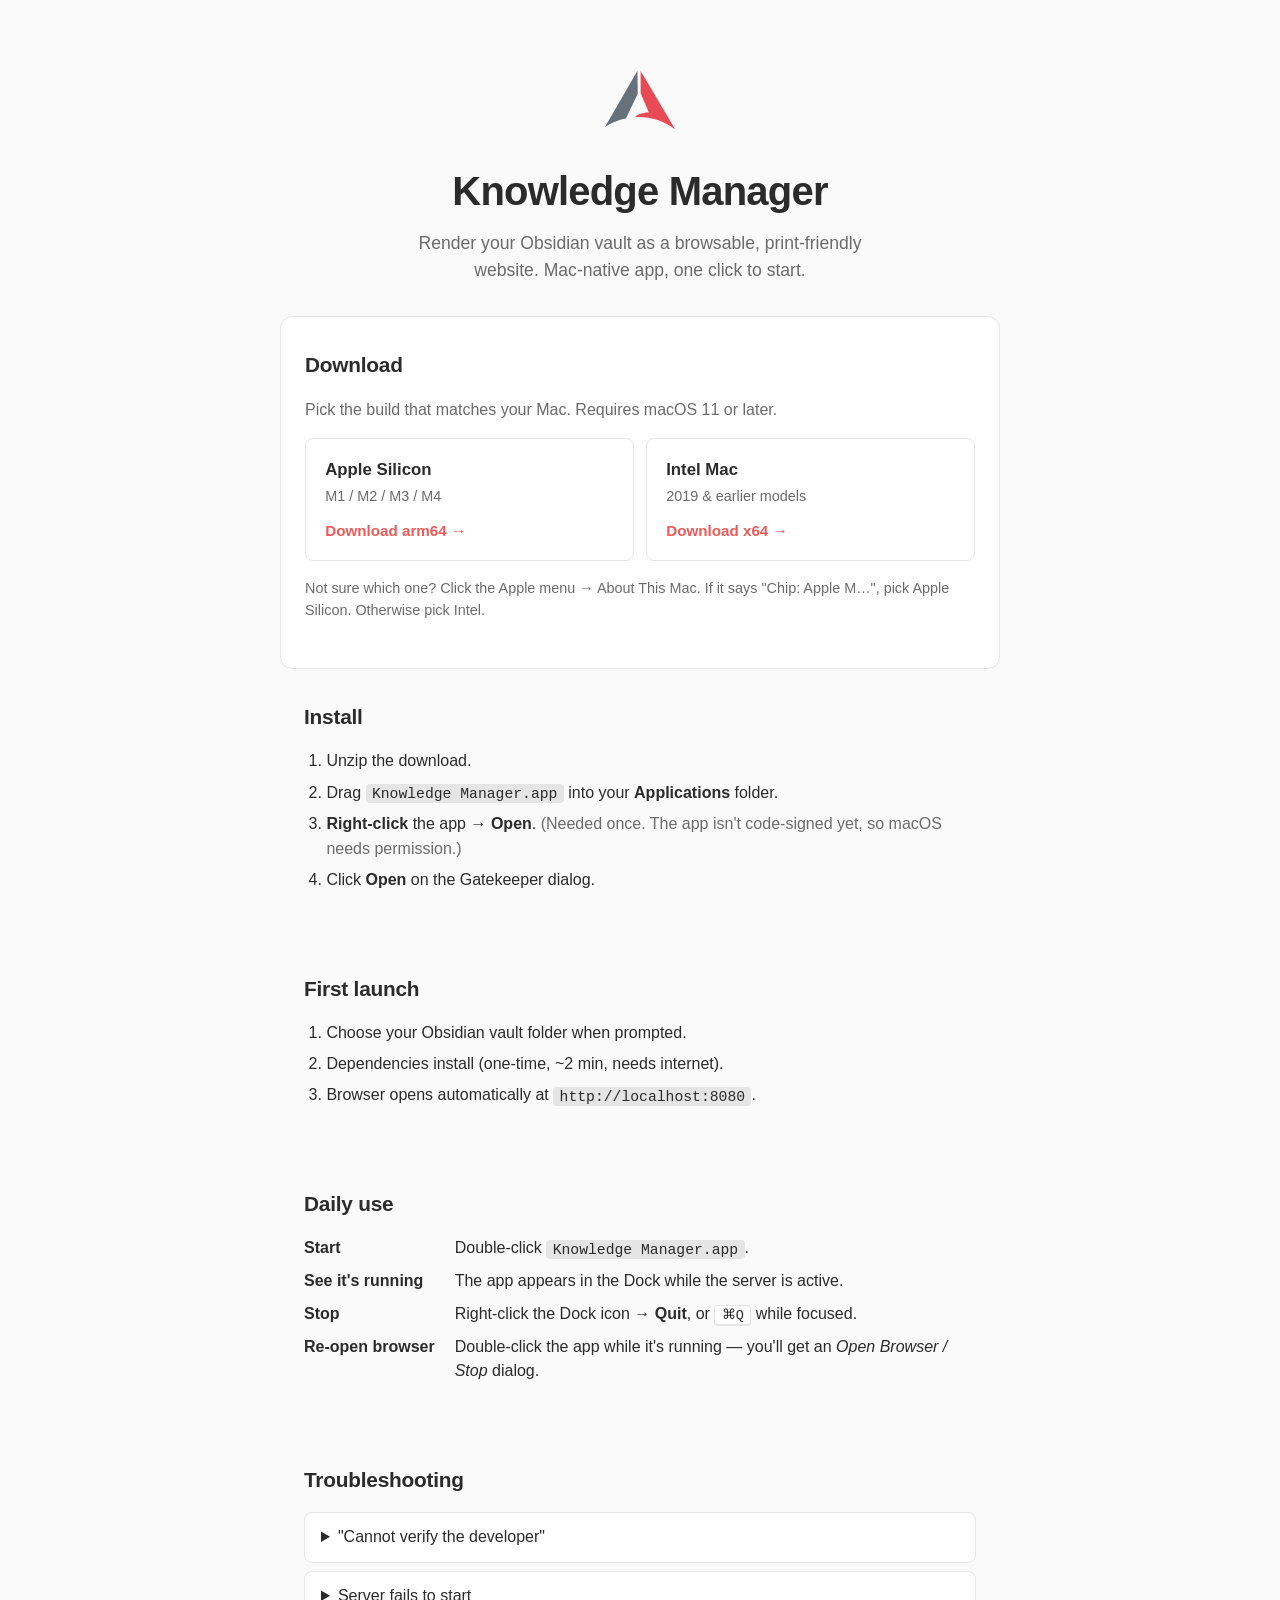
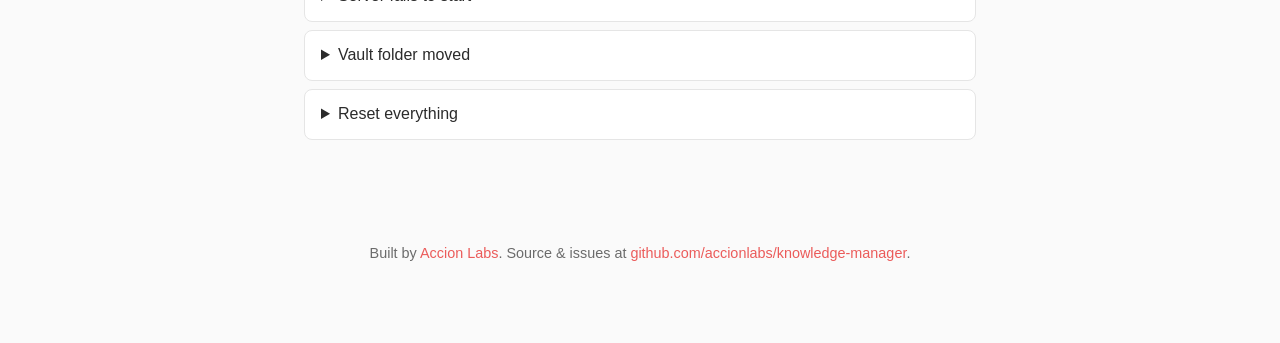
==== site/index.html @ d304d6ec "Initial commit: Knowledge Manager Quartz v4.5.2 fork with Accion Labs customizations for rendering a" ====
<!doctype html>
<html lang="en">
  <head>
    <meta charset="utf-8" />
    <meta name="viewport" content="width=device-width,initial-scale=1" />
    <title>Knowledge Manager — Accion Labs</title>
    <link rel="icon" href="icon.svg" type="image/svg+xml" />
    <link rel="stylesheet" href="style.css" />
  </head>
  <body>
    <header>
      <img src="icon.svg" alt="" class="brand-icon" />
      <h1>Knowledge Manager</h1>
      <p class="tagline">
        Render your Obsidian vault as a browsable, print-friendly website. Mac-native app, one click to start.
      </p>
    </header>

    <section class="downloads" id="download">
      <h2>Download</h2>
      <p class="muted">Pick the build that matches your Mac. Requires macOS 11 or later.</p>
      <div class="download-grid">
        <a
          class="download-card"
          href="https://github.com/accionlabs/knowledge-manager/releases/latest/download/Knowledge-Manager-arm64.zip"
        >
          <div class="arch">Apple Silicon</div>
          <div class="sub">M1 / M2 / M3 / M4</div>
          <div class="download-cta">Download arm64 &rarr;</div>
        </a>
        <a
          class="download-card"
          href="https://github.com/accionlabs/knowledge-manager/releases/latest/download/Knowledge-Manager-x64.zip"
        >
          <div class="arch">Intel Mac</div>
          <div class="sub">2019 &amp; earlier models</div>
          <div class="download-cta">Download x64 &rarr;</div>
        </a>
      </div>
      <p class="muted small">
        Not sure which one? Click the Apple menu &rarr; About This Mac. If it says "Chip: Apple M&hellip;", pick Apple Silicon.
        Otherwise pick Intel.
      </p>
    </section>

    <section class="install">
      <h2>Install</h2>
      <ol>
        <li>Unzip the download.</li>
        <li>Drag <code>Knowledge Manager.app</code> into your <strong>Applications</strong> folder.</li>
        <li>
          <strong>Right-click</strong> the app &rarr; <strong>Open</strong>.
          <span class="muted">(Needed once. The app isn't code-signed yet, so macOS needs permission.)</span>
        </li>
        <li>Click <strong>Open</strong> on the Gatekeeper dialog.</li>
      </ol>
    </section>

    <section class="first-run">
      <h2>First launch</h2>
      <ol>
        <li>Choose your Obsidian vault folder when prompted.</li>
        <li>Dependencies install (one-time, ~2 min, needs internet).</li>
        <li>Browser opens automatically at <code>http://localhost:8080</code>.</li>
      </ol>
    </section>

    <section class="usage">
      <h2>Daily use</h2>
      <dl>
        <dt>Start</dt>
        <dd>Double-click <code>Knowledge Manager.app</code>.</dd>
        <dt>See it's running</dt>
        <dd>The app appears in the Dock while the server is active.</dd>
        <dt>Stop</dt>
        <dd>Right-click the Dock icon &rarr; <strong>Quit</strong>, or <kbd>&#8984;Q</kbd> while focused.</dd>
        <dt>Re-open browser</dt>
        <dd>Double-click the app while it's running — you'll get an <em>Open Browser / Stop</em> dialog.</dd>
      </dl>
    </section>

    <section class="troubleshooting">
      <h2>Troubleshooting</h2>
      <details>
        <summary>"Cannot verify the developer"</summary>
        <p>Right-click the app &rarr; Open (not double-click) on first launch. This bypasses Gatekeeper for unsigned apps.</p>
      </details>
      <details>
        <summary>Server fails to start</summary>
        <p>
          Check the log at
          <code>~/Library/Application Support/Knowledge Manager/server.log</code>.
        </p>
      </details>
      <details>
        <summary>Vault folder moved</summary>
        <p>
          Delete
          <code>~/Library/Application Support/Knowledge Manager/vault.path</code>
          and relaunch. You'll be asked to pick a new vault.
        </p>
      </details>
      <details>
        <summary>Reset everything</summary>
        <p>Remove <code>~/Library/Application Support/Knowledge Manager/</code> and relaunch. All per-user state lives there.</p>
      </details>
    </section>

    <footer>
      <p>
        Built by <a href="https://accionlabs.com">Accion Labs</a>.
        Source &amp; issues at
        <a href="https://github.com/accionlabs/knowledge-manager">github.com/accionlabs/knowledge-manager</a>.
      </p>
    </footer>
  </body>
</html>
---- site/style.css ----
:root {
  --accion-red: #eb5b5a;
  --accion-dark: #2b2b2b;
  --muted: #6b6b6b;
  --bg: #fafafa;
  --card: #fff;
  --border: #e5e5e5;
  --accent: #e5e5e5;
}

* {
  box-sizing: border-box;
}

html {
  font-family:
    -apple-system, BlinkMacSystemFont, "Segoe UI", Helvetica, Arial, sans-serif;
  line-height: 1.55;
  color: var(--accion-dark);
  background: var(--bg);
}

body {
  margin: 0;
  padding: 0;
}

header,
section,
footer {
  max-width: 720px;
  margin: 0 auto;
  padding: 2rem 1.5rem;
}

header {
  text-align: center;
  padding-top: 4rem;
  padding-bottom: 2rem;
}

.brand-icon {
  width: 72px;
  height: 72px;
  margin-bottom: 1rem;
}

header h1 {
  font-size: 2.5rem;
  margin: 0 0 0.5rem;
  letter-spacing: -0.02em;
}

.tagline {
  font-size: 1.1rem;
  color: var(--muted);
  margin: 0 auto;
  max-width: 500px;
}

h2 {
  font-size: 1.3rem;
  margin: 0 0 1rem;
  letter-spacing: -0.01em;
}

.muted {
  color: var(--muted);
}

.small {
  font-size: 0.9rem;
}

code {
  font-family: ui-monospace, "SF Mono", Menlo, Consolas, monospace;
  font-size: 0.92em;
  background: var(--accent);
  padding: 0.1rem 0.4rem;
  border-radius: 4px;
}

kbd {
  font-family: ui-monospace, "SF Mono", Menlo, Consolas, monospace;
  font-size: 0.85em;
  background: var(--card);
  border: 1px solid var(--border);
  border-bottom-width: 2px;
  border-radius: 4px;
  padding: 0.1rem 0.4rem;
}

/* --- Downloads --- */
.downloads {
  background: var(--card);
  border: 1px solid var(--border);
  border-radius: 12px;
  margin: 0 1.5rem;
  max-width: 720px;
}

@media (min-width: 760px) {
  .downloads {
    margin: 0 auto;
  }
}

.download-grid {
  display: grid;
  grid-template-columns: 1fr;
  gap: 0.75rem;
  margin: 1rem 0;
}

@media (min-width: 520px) {
  .download-grid {
    grid-template-columns: 1fr 1fr;
  }
}

.download-card {
  display: block;
  padding: 1.1rem 1.2rem;
  border: 1px solid var(--border);
  border-radius: 8px;
  text-decoration: none;
  color: inherit;
  transition:
    border-color 0.15s,
    transform 0.1s;
}

.download-card:hover {
  border-color: var(--accion-red);
  transform: translateY(-1px);
}

.download-card .arch {
  font-weight: 600;
  font-size: 1.05rem;
}

.download-card .sub {
  color: var(--muted);
  font-size: 0.9rem;
  margin-top: 0.1rem;
}

.download-card .download-cta {
  color: var(--accion-red);
  font-weight: 600;
  margin-top: 0.75rem;
  font-size: 0.95rem;
}

/* --- Lists --- */
ol,
ul {
  padding-left: 1.4rem;
}

ol li,
ul li {
  margin-bottom: 0.4rem;
}

dl {
  display: grid;
  grid-template-columns: max-content 1fr;
  column-gap: 1.25rem;
  row-gap: 0.5rem;
}

dt {
  font-weight: 600;
}

dd {
  margin: 0;
}

details {
  background: var(--card);
  border: 1px solid var(--border);
  border-radius: 8px;
  padding: 0.75rem 1rem;
  margin-bottom: 0.5rem;
}

details > summary {
  cursor: pointer;
  font-weight: 500;
}

details[open] > summary {
  margin-bottom: 0.5rem;
}

footer {
  text-align: center;
  color: var(--muted);
  font-size: 0.9rem;
  padding: 3rem 1.5rem 4rem;
}

footer a {
  color: var(--accion-red);
  text-decoration: none;
}

footer a:hover {
  text-decoration: underline;
}
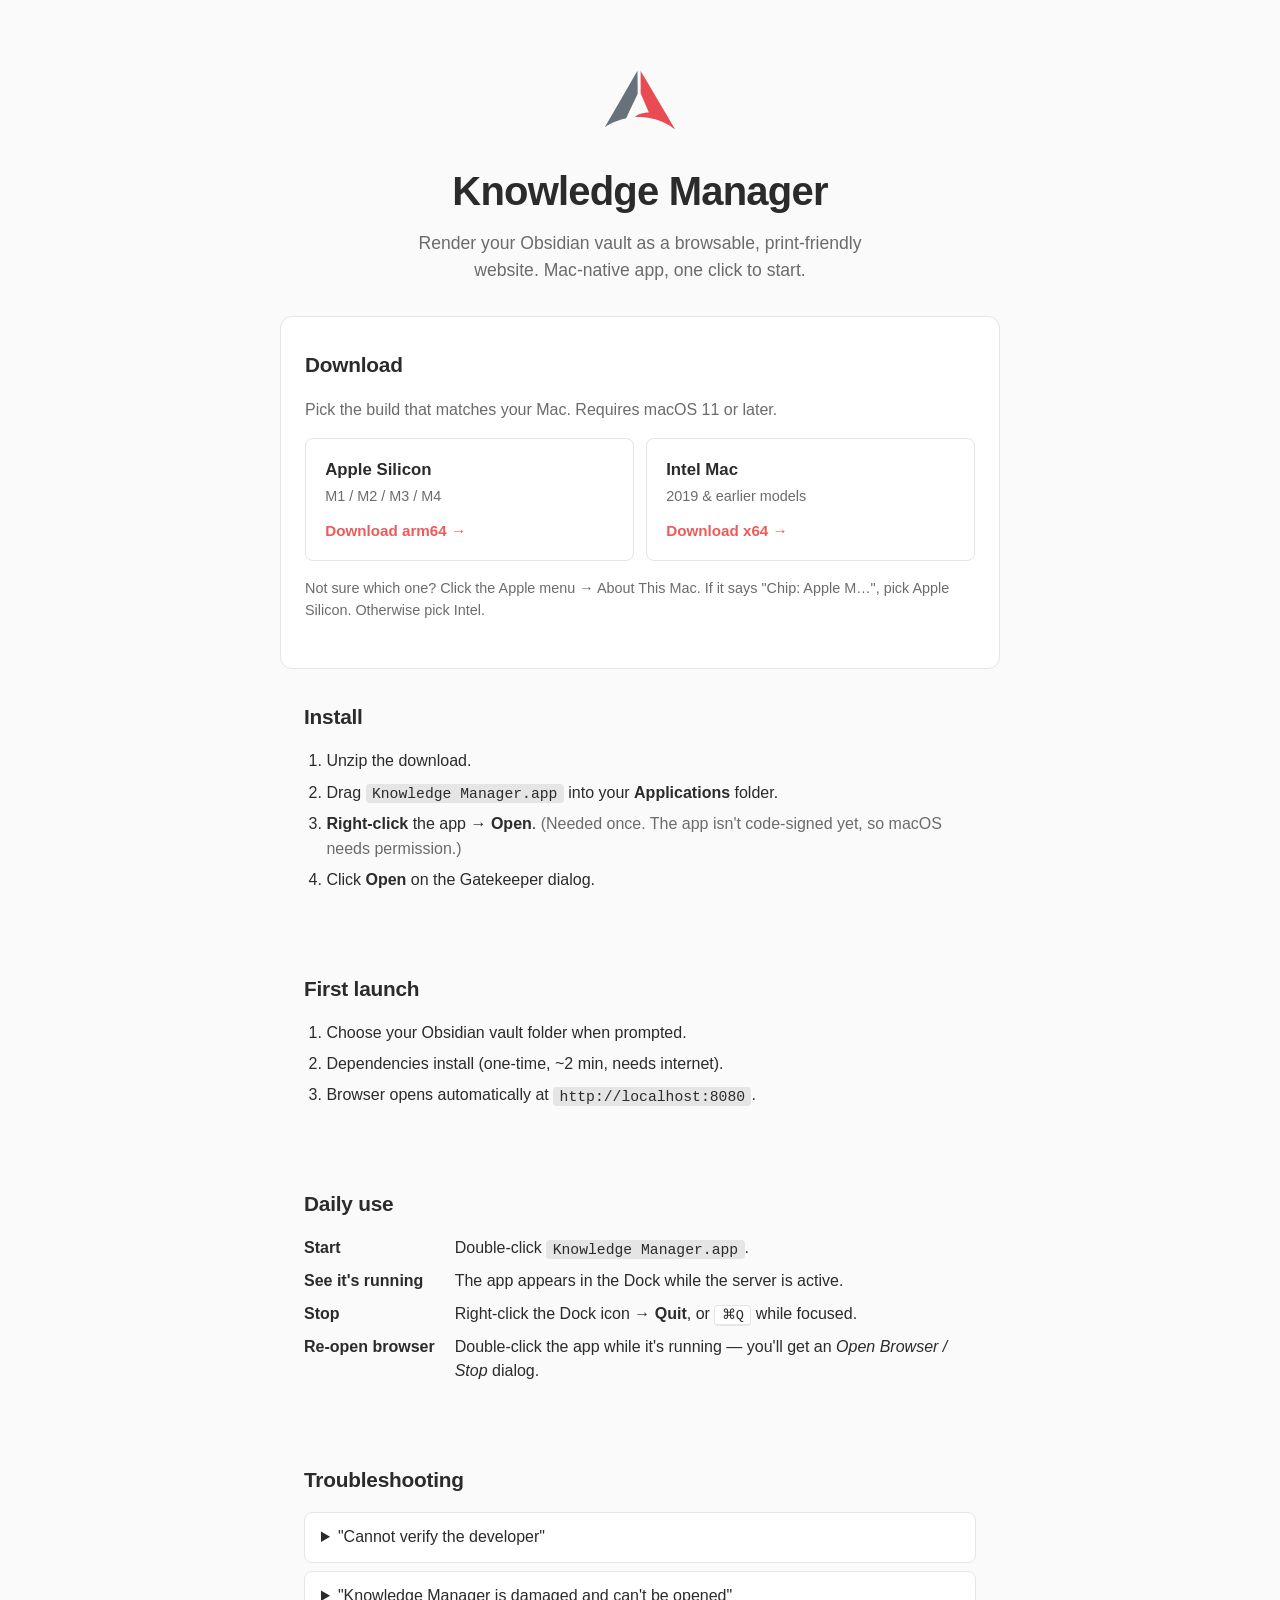
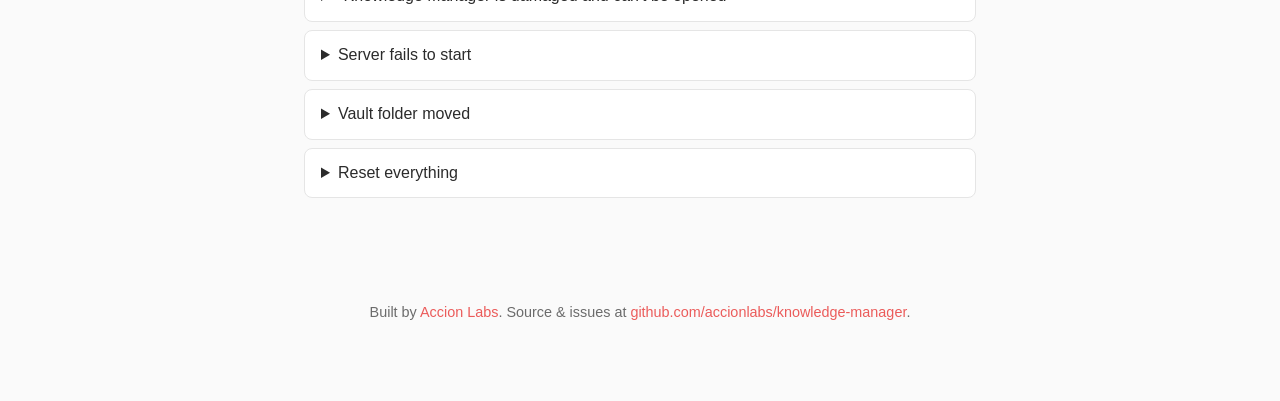
==== commit 13dec8c3: "Ad-hoc code sign bundle to avoid "app is damaged" on download macOS marks unsigned apps downloaded t" ====
--- a/site/index.html
+++ b/site/index.html
@@ -86,6 +86,15 @@
         <p>Right-click the app &rarr; Open (not double-click) on first launch. This bypasses Gatekeeper for unsigned apps.</p>
       </details>
       <details>
+        <summary>"Knowledge Manager is damaged and can't be opened"</summary>
+        <p>
+          macOS sets a quarantine flag on anything downloaded through a browser. For unsigned apps it shows this misleading message.
+          Open Terminal and run:
+        </p>
+        <pre><code>xattr -cr "/Applications/Knowledge Manager.app"</code></pre>
+        <p>Then double-click the app normally. (Only affects older downloads; v1.0.1 and later ship with an ad-hoc signature that avoids this.)</p>
+      </details>
+      <details>
         <summary>Server fails to start</summary>
         <p>
           Check the log at
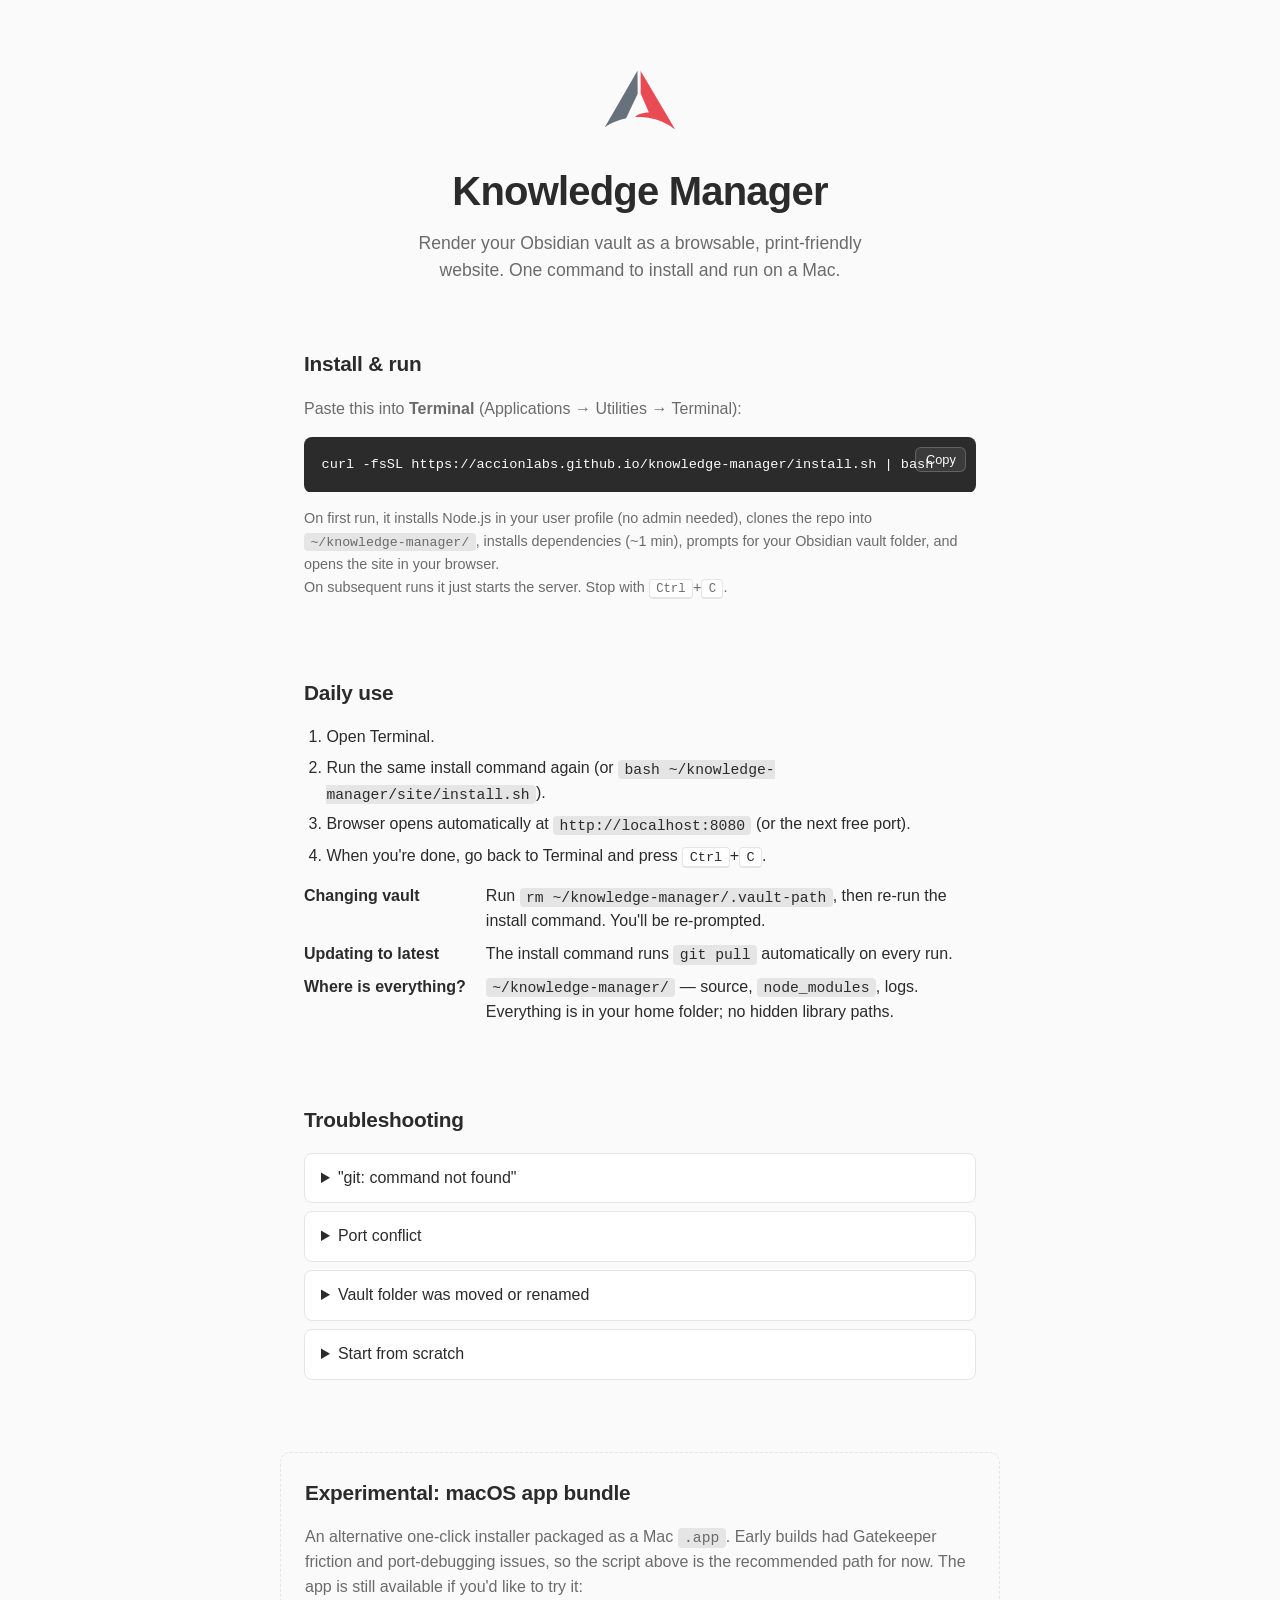
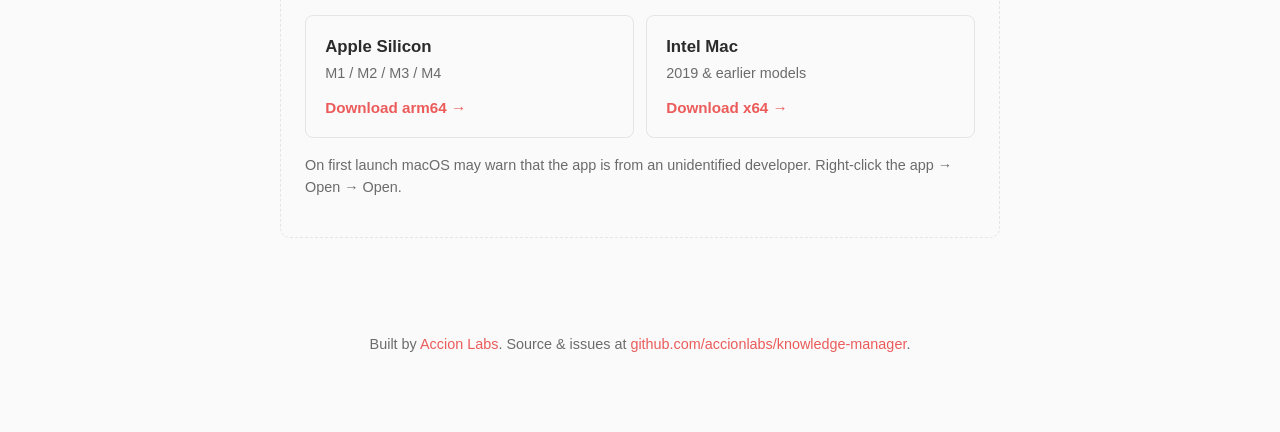
==== commit 38dab066: "Add install.sh + restructure Pages landing for script-based install The .app bundle approach has too" ====
--- a/site/index.html
+++ b/site/index.html
@@ -12,13 +12,78 @@
       <img src="icon.svg" alt="" class="brand-icon" />
       <h1>Knowledge Manager</h1>
       <p class="tagline">
-        Render your Obsidian vault as a browsable, print-friendly website. Mac-native app, one click to start.
+        Render your Obsidian vault as a browsable, print-friendly website. One command to install and run on a Mac.
       </p>
     </header>
 
-    <section class="downloads" id="download">
-      <h2>Download</h2>
-      <p class="muted">Pick the build that matches your Mac. Requires macOS 11 or later.</p>
+    <section class="install" id="install">
+      <h2>Install &amp; run</h2>
+      <p class="muted">Paste this into <strong>Terminal</strong> (Applications → Utilities → Terminal):</p>
+      <div class="code-hero">
+        <pre><code id="install-cmd">curl -fsSL https://accionlabs.github.io/knowledge-manager/install.sh | bash</code></pre>
+        <button class="copy-btn" data-copy-target="install-cmd">Copy</button>
+      </div>
+      <p class="muted small">
+        On first run, it installs Node.js in your user profile (no admin needed), clones the repo into
+        <code>~/knowledge-manager/</code>, installs dependencies (~1 min), prompts for your Obsidian vault folder,
+        and opens the site in your browser. <br />
+        On subsequent runs it just starts the server. Stop with <kbd>Ctrl</kbd>+<kbd>C</kbd>.
+      </p>
+    </section>
+
+    <section class="usage">
+      <h2>Daily use</h2>
+      <ol>
+        <li>Open Terminal.</li>
+        <li>Run the same install command again (or <code>bash ~/knowledge-manager/site/install.sh</code>).</li>
+        <li>Browser opens automatically at <code>http://localhost:8080</code> (or the next free port).</li>
+        <li>When you're done, go back to Terminal and press <kbd>Ctrl</kbd>+<kbd>C</kbd>.</li>
+      </ol>
+      <dl>
+        <dt>Changing vault</dt>
+        <dd>Run <code>rm ~/knowledge-manager/.vault-path</code>, then re-run the install command. You'll be re-prompted.</dd>
+        <dt>Updating to latest</dt>
+        <dd>The install command runs <code>git pull</code> automatically on every run.</dd>
+        <dt>Where is everything?</dt>
+        <dd><code>~/knowledge-manager/</code> — source, <code>node_modules</code>, logs. Everything is in your home folder; no hidden library paths.</dd>
+      </dl>
+    </section>
+
+    <section class="troubleshooting">
+      <h2>Troubleshooting</h2>
+      <details>
+        <summary>"git: command not found"</summary>
+        <p>Install Apple's Command Line Tools (one-time, ~5 min):</p>
+        <pre><code>xcode-select --install</code></pre>
+      </details>
+      <details>
+        <summary>Port conflict</summary>
+        <p>
+          The script auto-picks a free port between <code>8080-8100</code> for HTTP and <code>3001-3100</code> for the
+          WebSocket live-reload. The actual port is printed in Terminal (<em>Running at http://localhost:XXXX</em>).
+        </p>
+      </details>
+      <details>
+        <summary>Vault folder was moved or renamed</summary>
+        <p>Reset and re-prompt:</p>
+        <pre><code>rm ~/knowledge-manager/.vault-path</code></pre>
+        <p>Then re-run the install command.</p>
+      </details>
+      <details>
+        <summary>Start from scratch</summary>
+        <p>Delete the install folder:</p>
+        <pre><code>rm -rf ~/knowledge-manager</code></pre>
+        <p>Then re-run the install command.</p>
+      </details>
+    </section>
+
+    <section class="experimental" id="app">
+      <h2>Experimental: macOS app bundle</h2>
+      <p class="muted">
+        An alternative one-click installer packaged as a Mac <code>.app</code>. Early builds had Gatekeeper friction and
+        port-debugging issues, so the script above is the recommended path for now. The app is still available if
+        you'd like to try it:
+      </p>
       <div class="download-grid">
         <a
           class="download-card"
@@ -38,81 +103,8 @@
         </a>
       </div>
       <p class="muted small">
-        Not sure which one? Click the Apple menu &rarr; About This Mac. If it says "Chip: Apple M&hellip;", pick Apple Silicon.
-        Otherwise pick Intel.
+        On first launch macOS may warn that the app is from an unidentified developer. Right-click the app → Open → Open.
       </p>
-    </section>
-
-    <section class="install">
-      <h2>Install</h2>
-      <ol>
-        <li>Unzip the download.</li>
-        <li>Drag <code>Knowledge Manager.app</code> into your <strong>Applications</strong> folder.</li>
-        <li>
-          <strong>Right-click</strong> the app &rarr; <strong>Open</strong>.
-          <span class="muted">(Needed once. The app isn't code-signed yet, so macOS needs permission.)</span>
-        </li>
-        <li>Click <strong>Open</strong> on the Gatekeeper dialog.</li>
-      </ol>
-    </section>
-
-    <section class="first-run">
-      <h2>First launch</h2>
-      <ol>
-        <li>Choose your Obsidian vault folder when prompted.</li>
-        <li>Dependencies install (one-time, ~2 min, needs internet).</li>
-        <li>Browser opens automatically at <code>http://localhost:8080</code>.</li>
-      </ol>
-    </section>
-
-    <section class="usage">
-      <h2>Daily use</h2>
-      <dl>
-        <dt>Start</dt>
-        <dd>Double-click <code>Knowledge Manager.app</code>.</dd>
-        <dt>See it's running</dt>
-        <dd>The app appears in the Dock while the server is active.</dd>
-        <dt>Stop</dt>
-        <dd>Right-click the Dock icon &rarr; <strong>Quit</strong>, or <kbd>&#8984;Q</kbd> while focused.</dd>
-        <dt>Re-open browser</dt>
-        <dd>Double-click the app while it's running — you'll get an <em>Open Browser / Stop</em> dialog.</dd>
-      </dl>
-    </section>
-
-    <section class="troubleshooting">
-      <h2>Troubleshooting</h2>
-      <details>
-        <summary>"Cannot verify the developer"</summary>
-        <p>Right-click the app &rarr; Open (not double-click) on first launch. This bypasses Gatekeeper for unsigned apps.</p>
-      </details>
-      <details>
-        <summary>"Knowledge Manager is damaged and can't be opened"</summary>
-        <p>
-          macOS sets a quarantine flag on anything downloaded through a browser. For unsigned apps it shows this misleading message.
-          Open Terminal and run:
-        </p>
-        <pre><code>xattr -cr "/Applications/Knowledge Manager.app"</code></pre>
-        <p>Then double-click the app normally. (Only affects older downloads; v1.0.1 and later ship with an ad-hoc signature that avoids this.)</p>
-      </details>
-      <details>
-        <summary>Server fails to start</summary>
-        <p>
-          Check the log at
-          <code>~/Library/Application Support/Knowledge Manager/server.log</code>.
-        </p>
-      </details>
-      <details>
-        <summary>Vault folder moved</summary>
-        <p>
-          Delete
-          <code>~/Library/Application Support/Knowledge Manager/vault.path</code>
-          and relaunch. You'll be asked to pick a new vault.
-        </p>
-      </details>
-      <details>
-        <summary>Reset everything</summary>
-        <p>Remove <code>~/Library/Application Support/Knowledge Manager/</code> and relaunch. All per-user state lives there.</p>
-      </details>
     </section>
 
     <footer>
@@ -122,5 +114,22 @@
         <a href="https://github.com/accionlabs/knowledge-manager">github.com/accionlabs/knowledge-manager</a>.
       </p>
     </footer>
+
+    <script>
+      document.querySelectorAll(".copy-btn").forEach((btn) => {
+        btn.addEventListener("click", async () => {
+          const id = btn.getAttribute("data-copy-target");
+          const text = document.getElementById(id).textContent;
+          try {
+            await navigator.clipboard.writeText(text);
+            const original = btn.textContent;
+            btn.textContent = "Copied!";
+            setTimeout(() => (btn.textContent = original), 1500);
+          } catch (e) {
+            // clipboard access blocked; ignore
+          }
+        });
+      });
+    </script>
   </body>
 </html>
--- a/site/style.css
+++ b/site/style.css
@@ -90,18 +90,75 @@
   padding: 0.1rem 0.4rem;
 }
 
-/* --- Downloads --- */
-.downloads {
-  background: var(--card);
-  border: 1px solid var(--border);
-  border-radius: 12px;
-  margin: 0 1.5rem;
+/* --- Install hero --- */
+.code-hero {
+  position: relative;
+  margin: 1rem 0 0.75rem;
+}
+
+.code-hero pre {
+  background: var(--accion-dark);
+  color: #fafafa;
+  padding: 1.1rem 4.5rem 1.1rem 1.1rem;
+  border-radius: 8px;
+  overflow-x: auto;
+  margin: 0;
+  font-size: 0.85rem;
+  line-height: 1.5;
+}
+
+.code-hero code {
+  background: transparent;
+  color: inherit;
+  padding: 0;
+  font-size: inherit;
+}
+
+.copy-btn {
+  position: absolute;
+  top: 0.6rem;
+  right: 0.6rem;
+  border: 1px solid rgba(255, 255, 255, 0.2);
+  background: rgba(255, 255, 255, 0.08);
+  color: #fafafa;
+  border-radius: 6px;
+  padding: 0.25rem 0.6rem;
+  font-size: 0.8rem;
+  cursor: pointer;
+  font-family: inherit;
+}
+
+.copy-btn:hover {
+  background: rgba(255, 255, 255, 0.15);
+}
+
+/* Inline pre blocks in other sections */
+section pre {
+  background: var(--accent);
+  border-radius: 6px;
+  padding: 0.6rem 0.8rem;
+  overflow-x: auto;
+  font-size: 0.85rem;
+  margin: 0.4rem 0;
+}
+
+section pre code {
+  background: transparent;
+  padding: 0;
+}
+
+/* --- Experimental .app downloads --- */
+.experimental {
+  border: 1px dashed var(--border);
+  border-radius: 10px;
+  padding: 1.5rem;
+  margin: 2rem 1.5rem;
   max-width: 720px;
 }
 
 @media (min-width: 760px) {
-  .downloads {
-    margin: 0 auto;
+  .experimental {
+    margin: 2rem auto;
   }
 }
 
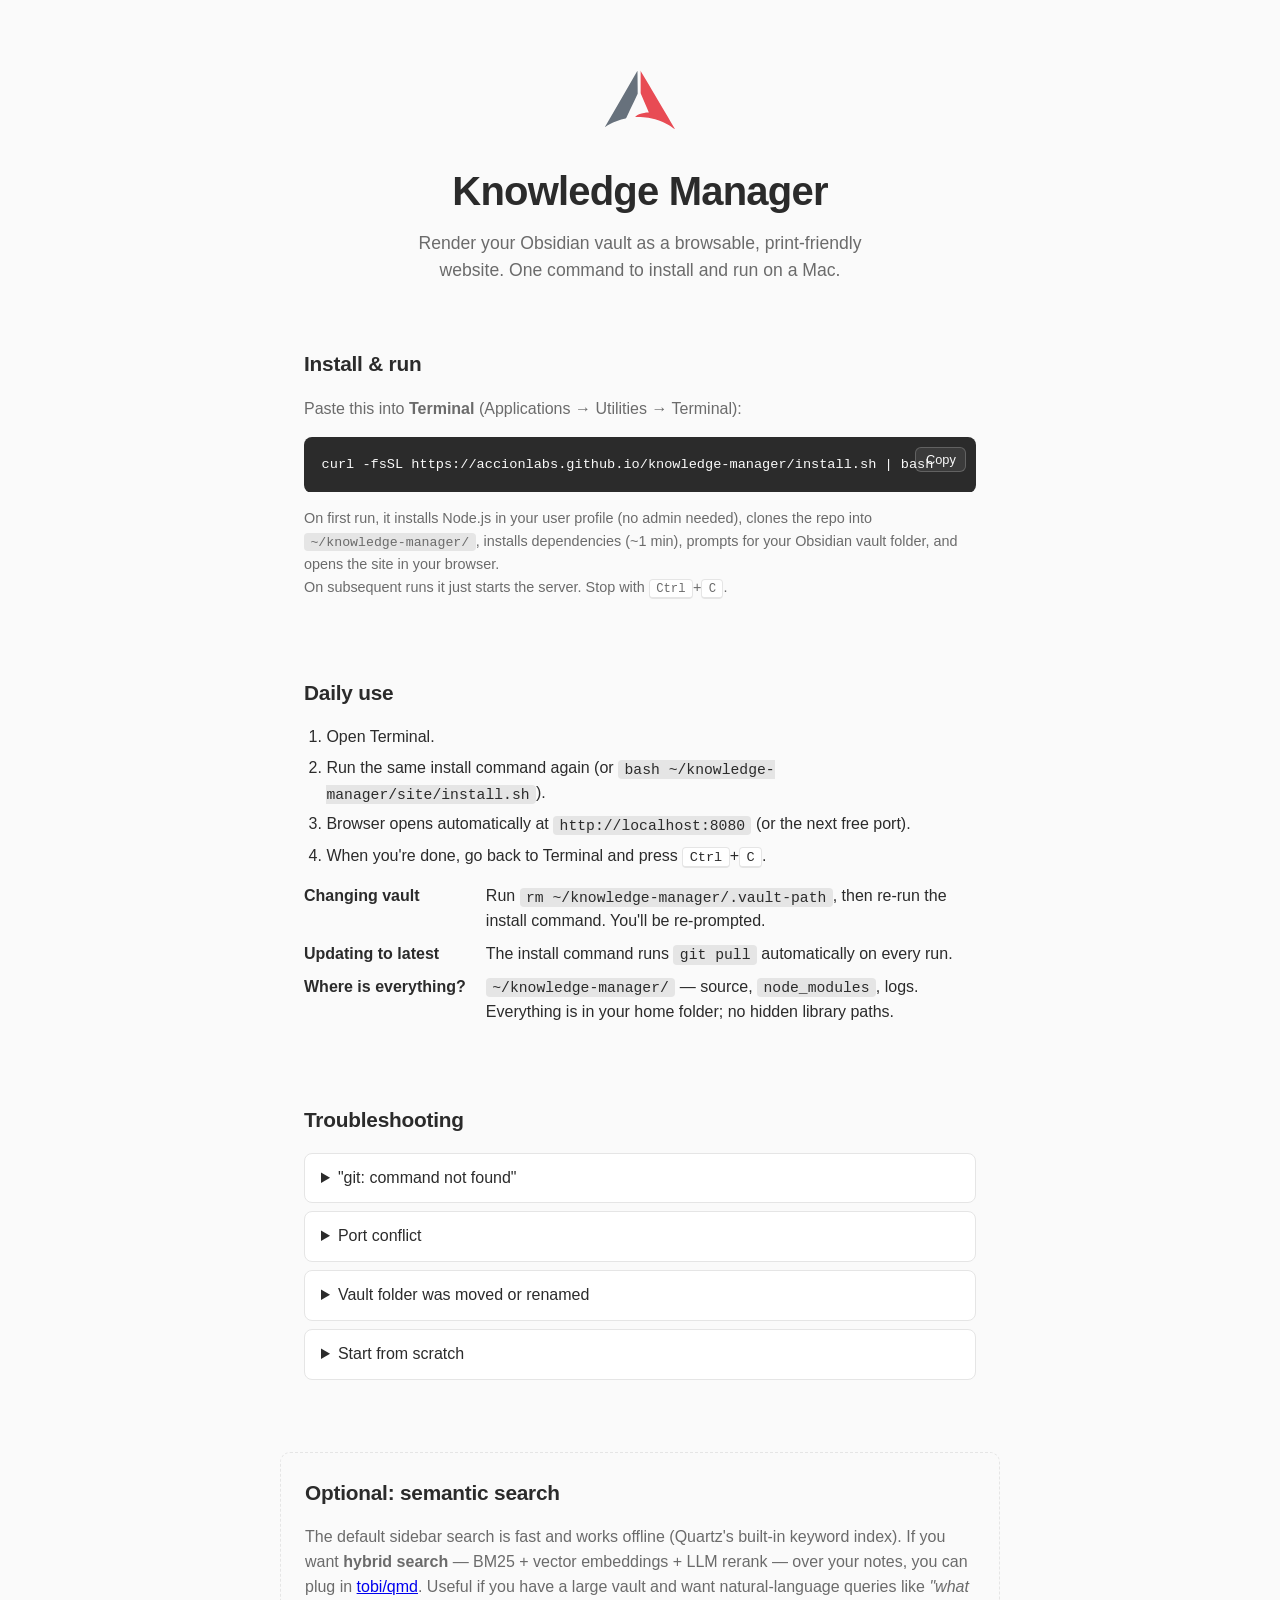
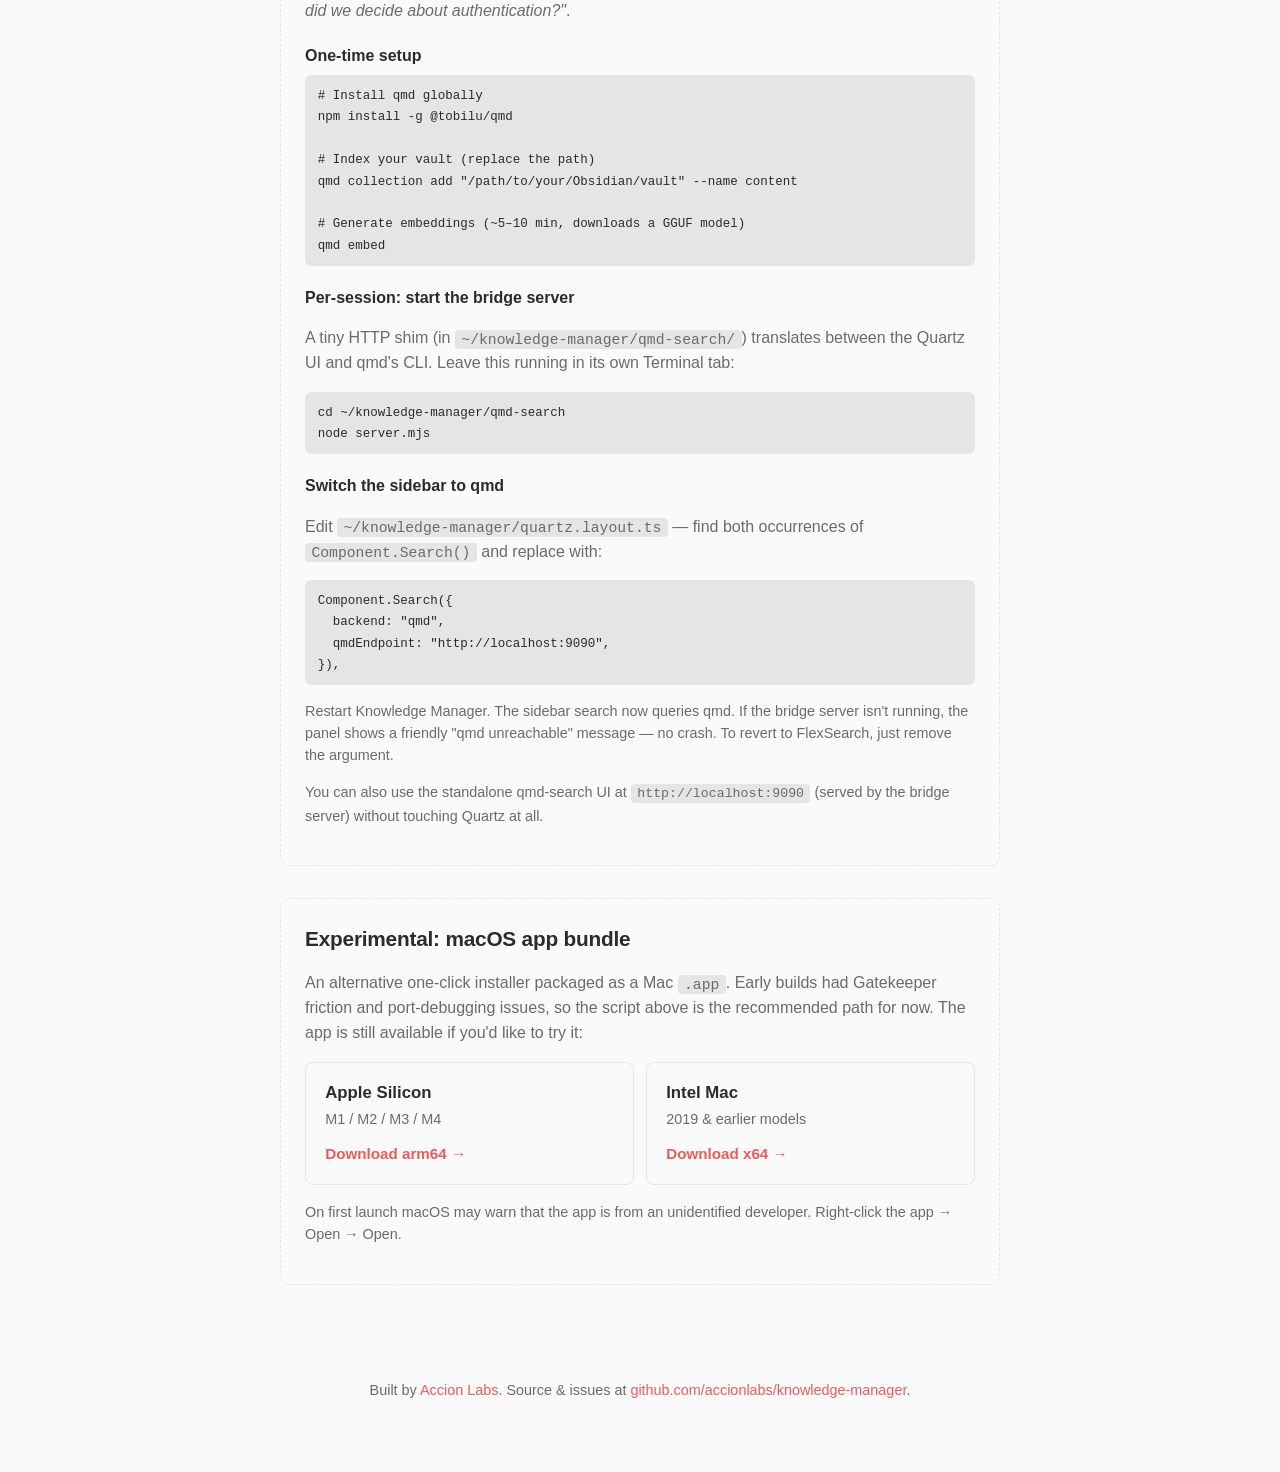
==== commit fc2838f0: "Add optional qmd-powered semantic search Adds opt-in integration with tobi/qmd for hybrid (BM25 + ve" ====
--- a/site/index.html
+++ b/site/index.html
@@ -77,6 +77,47 @@
       </details>
     </section>
 
+    <section class="optional" id="qmd">
+      <h2>Optional: semantic search</h2>
+      <p class="muted">
+        The default sidebar search is fast and works offline (Quartz's built-in keyword index). If you want
+        <strong>hybrid search</strong> — BM25 + vector embeddings + LLM rerank — over your notes, you can plug in
+        <a href="https://github.com/tobi/qmd" target="_blank" rel="noreferrer">tobi/qmd</a>. Useful if you have a large
+        vault and want natural-language queries like <em>"what did we decide about authentication?"</em>.
+      </p>
+
+      <h3>One-time setup</h3>
+      <pre><code># Install qmd globally
+npm install -g @tobilu/qmd
+
+# Index your vault (replace the path)
+qmd collection add "/path/to/your/Obsidian/vault" --name content
+
+# Generate embeddings (~5–10 min, downloads a GGUF model)
+qmd embed</code></pre>
+
+      <h3>Per-session: start the bridge server</h3>
+      <p class="muted">A tiny HTTP shim (in <code>~/knowledge-manager/qmd-search/</code>) translates between the Quartz UI and qmd's CLI. Leave this running in its own Terminal tab:</p>
+      <pre><code>cd ~/knowledge-manager/qmd-search
+node server.mjs</code></pre>
+
+      <h3>Switch the sidebar to qmd</h3>
+      <p class="muted">Edit <code>~/knowledge-manager/quartz.layout.ts</code> — find both occurrences of <code>Component.Search()</code> and replace with:</p>
+      <pre><code>Component.Search({
+  backend: "qmd",
+  qmdEndpoint: "http://localhost:9090",
+}),</code></pre>
+      <p class="muted small">
+        Restart Knowledge Manager. The sidebar search now queries qmd. If the bridge server isn't running, the
+        panel shows a friendly "qmd unreachable" message — no crash. To revert to FlexSearch, just remove the
+        argument.
+      </p>
+      <p class="muted small">
+        You can also use the standalone qmd-search UI at <code>http://localhost:9090</code> (served by the bridge
+        server) without touching Quartz at all.
+      </p>
+    </section>
+
     <section class="experimental" id="app">
       <h2>Experimental: macOS app bundle</h2>
       <p class="muted">
--- a/site/style.css
+++ b/site/style.css
@@ -148,7 +148,8 @@
 }
 
 /* --- Experimental .app downloads --- */
-.experimental {
+.experimental,
+.optional {
   border: 1px dashed var(--border);
   border-radius: 10px;
   padding: 1.5rem;
@@ -157,9 +158,15 @@
 }
 
 @media (min-width: 760px) {
-  .experimental {
+  .experimental,
+  .optional {
     margin: 2rem auto;
   }
+}
+
+.optional h3 {
+  font-size: 1rem;
+  margin: 1.25rem 0 0.4rem;
 }
 
 .download-grid {
